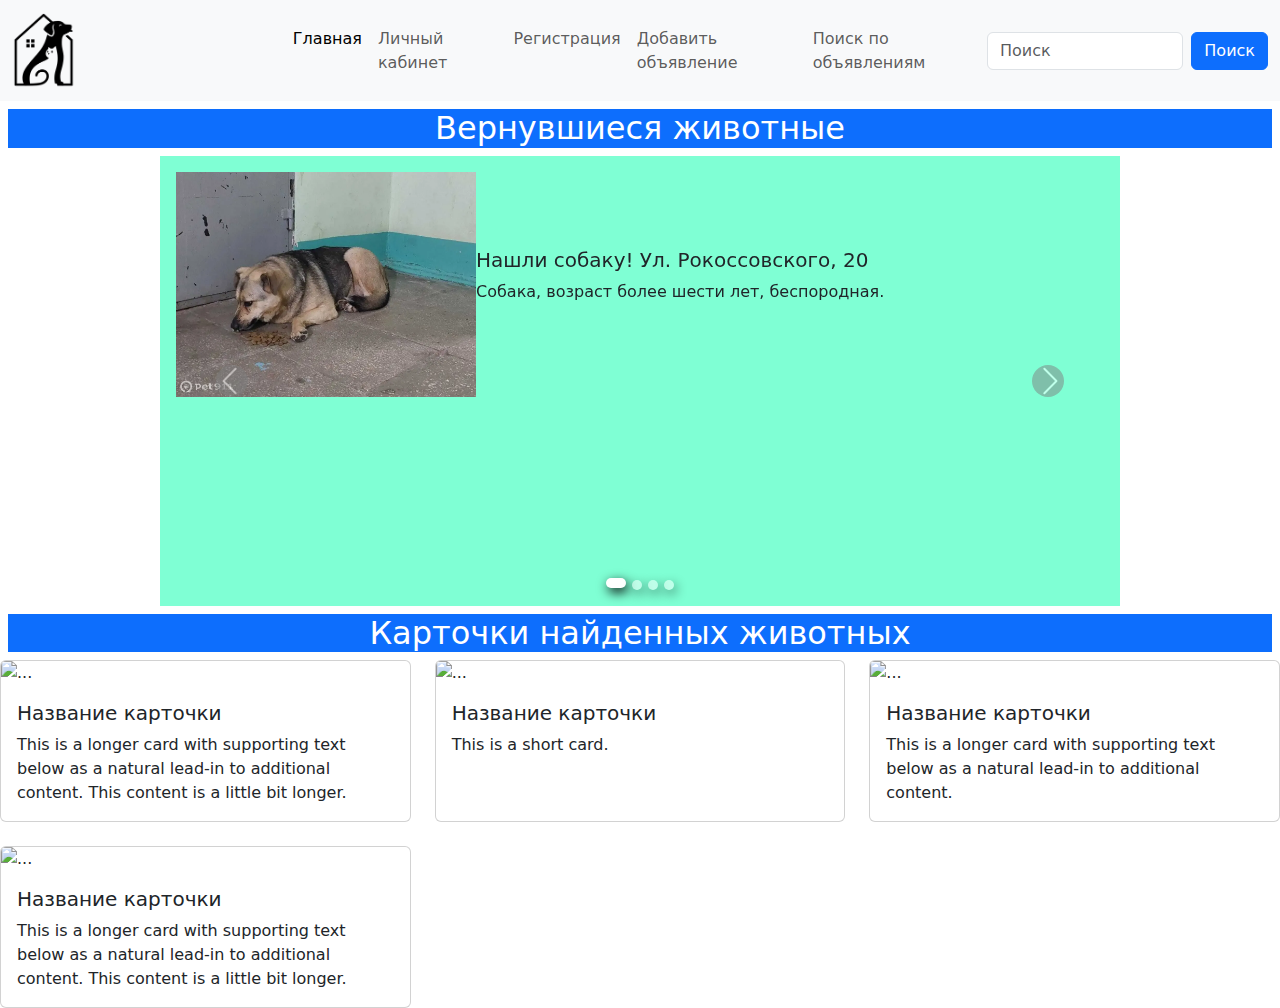
==== index.html @ fa6a031b "29-11-2023" ====
<!DOCTYPE html>
<!--
Политехнический колледж городского хозяйства
МДК.08.01 Проектирование и разработка интерфейсов пользователей
Практическая работа №
Студент гр. ИР-21-4
ФИО Чуркин А.А.
Преподаватель Л.В. Ильюшенков
-->
<html lang="ru">
    <head>
        <title>Практическая работа </title>
        <meta charset="UTF-8">
        <meta name="viewport" content="width=device-width, initial-scale=1.0">
<!--		<link rel="stylesheet" href="https://maxcdn.bootstrapcdn.com/bootstrap/4.0.0/css/bootstrap.min.css" integrity="sha384-Gn5384xqQ1aoWXA+058RXPxPg6fy4IWvTNh0E263XmFcJlSAwiGgFAW/dAiS6JXm" crossorigin="anonymous">
--><link rel="stylesheet" type="text/css" href="mysite.css">
<!---<script src="/js/script1.js"></script>-->
<link href="css/bootstrap.min.css" rel="stylesheet">
    </head>
    <body>
		<header>
			<nav class="navbar navbar-expand-lg navbar-light bg-light">
				<div class="container-fluid">
				<a class="navbar-brand" href="index.html"><img src="img/logo.png" class="w-25 rounded-3" alt="logo"></a>
				<button class="navbar-toggler" type="button" data-bs-toggle="collapse" data-bs-target="#navbarSupportedContent" aria-controls="navbarSupportedContent" aria-expanded="false" aria-label="Toggle navigation">
					<span class="navbar-toggler-icon"></span>
				</button>
				<div class="collapse navbar-collapse" id="navbarSupportedContent">
					<ul class="navbar-nav me-auto mb-2 mb-lg-0">
					<li class="nav-item">
						<a class="nav-link active" aria-current="page" href="index.html">Главная</a>
					</li>
					<li class="nav-item">
						<a class="nav-link" href="#">Личный кабинет</a>
					</li>
					<li class="nav-item">
						<a class="nav-link" href="#">Регистрация</a>
					</li>
					<li class="nav-item">
						<a class="nav-link" href="#">Добавить объявление</a>
					</li>
					<li class="nav-item">
						<a class="nav-link" href="#">Поиск по объявлениям</a>
					</li>
					</ul>
					<form class="d-flex">
					<input class="form-control me-2" type="search" placeholder="Поиск" aria-label="Search">
					<button class="btn btn-primary" type="submit">Поиск</button>
					</form>
				</div>
				</div>
			</nav>
		</header>
		<main>
			<h2 class="text-center text-white bg-primary m-2">Вернувшиеся животные</h2>
			<div id="carouselExampleCaptions" class="carousel slide m-auto bg-opacity-25 w-75 p-3 obrez" data-bs-ride="true" style="min-height: 450px; background-color: aquamarine;">
				<div class="carousel-indicators">
				  <button type="button" data-bs-target="#carouselExampleCaptions" data-bs-slide-to="0" class="active" aria-current="true" aria-label="Slide 1"></button>
				  <button type="button" data-bs-target="#carouselExampleCaptions" data-bs-slide-to="1" aria-label="Slide 2"></button>
				  <button type="button" data-bs-target="#carouselExampleCaptions" data-bs-slide-to="2" aria-label="Slide 3"></button>
				  <button type="button" data-bs-target="#carouselExampleCaptions" data-bs-slide-to="3" aria-label="Slide 4"></button>
				</div>
				<div class="carousel-inner">
				  <div class="carousel-item active">
					<img src="img/animals/dog1.png" class="d-block slider-returned-pets-img" alt="dog1" style="max-width: 300px; max-height: 250px;">
					<div>
						<h5>Нашли собаку! Ул. Рокоссовского, 20</h5>
					  	<p class="carousel-description">Cобака, возраст более шести лет, беспородная.</p>
					</div>
				  </div>
				  <div class="carousel-item">
					<img src="img/animals/cat1.png" class="d-block slider-returned-pets-img" alt="cat1" style="max-width: 300px; max-height: 250px;">
					  <h5>Кошка найдена: ул. Советской Армии</h5>
					  <p class="carousel-description">Кот белого цвета с серыми пятнами. Очень ласковый, пухлый, тянется к людям. Прибился к офисному зданию в поисках тепла.</p>
				  </div>
				  <div class="carousel-item">
					<img src="img/animals/cat2.png" class="d-block" alt="cat2" style="max-width: 300px; max-height: 250px;">
					  <h5>Нашли кошку: Камская ул., 37</h5>
					  <p class="carousel-description">Рыжий окрас,возраст 3 года</p>
				  </div>
				  <div class="carousel-item">
					<img src="img/animals/dog2.png" class="d-block" alt="dog2" style="max-width: 300px; max-height: 250px;">
					  <h5>Найден пёс: Новое Кюмлено, СПб</h5>
					  <p class="carousel-description">Здравствуйте Всеволожский район Посёлок новое Кюмлено Город :Санкт-Петербург Найден пёс Прибился к дому , в сильную метель Скорее всего Швейцарская овчарка Хозяева , откликнитесь Ошейника нет Виктория https://vk.com/starnoita</p>
				  </div>
				</div>
				<button class="carousel-control-prev" type="button" data-bs-target="#carouselExampleCaptions"  data-bs-slide="prev">
				  <span class="carousel-control-prev-icon" aria-hidden="true"></span>
				  <span class="visually-hidden">Предыдущий</span>
				</button>
				<button class="carousel-control-next" type="button" data-bs-target="#carouselExampleCaptions"  data-bs-slide="next">
				  <span class="carousel-control-next-icon" aria-hidden="true"></span>
				  <span class="visually-hidden">Следующий</span>
				</button>
			</div>
			<h2 class="text-center text-white bg-primary m-2">Карточки найденных животных</h2>
			<div class="row row-cols-1 row-cols-md-3 g-4">
				<div class="col">
				  <div class="card h-100">
					<img src="..." class="card-img-top" alt="...">
					<div class="card-body">
					  <h5 class="card-title">Название карточки</h5>
					  <p class="card-text">This is a longer card with supporting text below as a natural lead-in to additional content. This content is a little bit longer.</p>
					</div>
				  </div>
				</div>
				<div class="col">
				  <div class="card h-100">
					<img src="..." class="card-img-top" alt="...">
					<div class="card-body">
					  <h5 class="card-title">Название карточки</h5>
					  <p class="card-text">This is a short card.</p>
					</div>
				  </div>
				</div>
				<div class="col">
				  <div class="card h-100">
					<img src="..." class="card-img-top" alt="...">
					<div class="card-body">
					  <h5 class="card-title">Название карточки</h5>
					  <p class="card-text">This is a longer card with supporting text below as a natural lead-in to additional content.</p>
					</div>
				  </div>
				</div>
				<div class="col">
				  <div class="card h-100">
					<img src="..." class="card-img-top" alt="...">
					<div class="card-body">
					  <h5 class="card-title">Название карточки</h5>
					  <p class="card-text">This is a longer card with supporting text below as a natural lead-in to additional content. This content is a little bit longer.</p>
					</div>
				  </div>
				</div>
			  </div>
		</main>
		

<!--		<script src="https://code.jquery.com/jquery-3.2.1.slim.min.js" integrity="sha384-KJ3o2DKtIkvYIK3UENzmM7KCkRr/rE9/Qpg6aAZGJwFDMVNA/GpGFF93hXpG5KkN" crossorigin="anonymous"></script>
		<script src="https://cdnjs.cloudflare.com/ajax/libs/popper.js/1.12.9/umd/popper.min.js" integrity="sha384-ApNbgh9B+Y1QKtv3Rn7W3mgPxhU9K/ScQsAP7hUibX39j7fakFPskvXusvfa0b4Q" crossorigin="anonymous"></script>
		<script src="https://maxcdn.bootstrapcdn.com/bootstrap/4.0.0/js/bootstrap.min.js" integrity="sha384-JZR6Spejh4U02d8jOt6vLEHfe/JQGiRRSQQxSfFWpi1MquVdAyjUar5+76PVCmYl" crossorigin="anonymous"></script>
-->    
	<script src="js/bootstrap.bundle.min.js"></script>
	</body>
	
</html>
---- mysite.css ----
.carousel-item-next, .carousel-item-prev, .carousel-item.active{
    display: flex!important;
    flex-direction: row;
    align-items: center;
}
.obrez{
    overflow: hidden;
}
.carousel-indicators [data-bs-target]{
    width: 10px!important;
    height: 10px!important;
    border: 1px!important;
    border-radius: 10px;
    filter: drop-shadow(2px 4px 6px black);
    transition: all .6s ease-in-out!important;
}
.carousel-control-next-icon, .carousel-control-prev-icon{
    width: 2rem!important;
    height: 2rem!important;
    
    background-size: 110% 102%!important;
    background-color: gray!important;
    border-radius: 3rem!important;
}

.carousel-control-next-icon{
    background-position: -20%!important;

}
.carousel-control-prev-icon{
    background-position: 120%!important;
}

.carousel-indicators .active{
    transform: translateY(-2px);
    width: 20px!important;
}

.carousel-description{
    overflow: hidden;
    text-overflow: ellipsis;
    -webkit-line-clamp: 4;
    -webkit-box-orient: vertical;
    display: -webkit-box;
}
.carousel-description:last-child{
    max-height: 100px;
    overflow: hidden;
}

.slider-returned-pets-img{
    height: auto;
}
@container slider-returned-pets (max-width:30px){
    .carousel-description{
        background-color: rebeccapurple!important;
    }
}
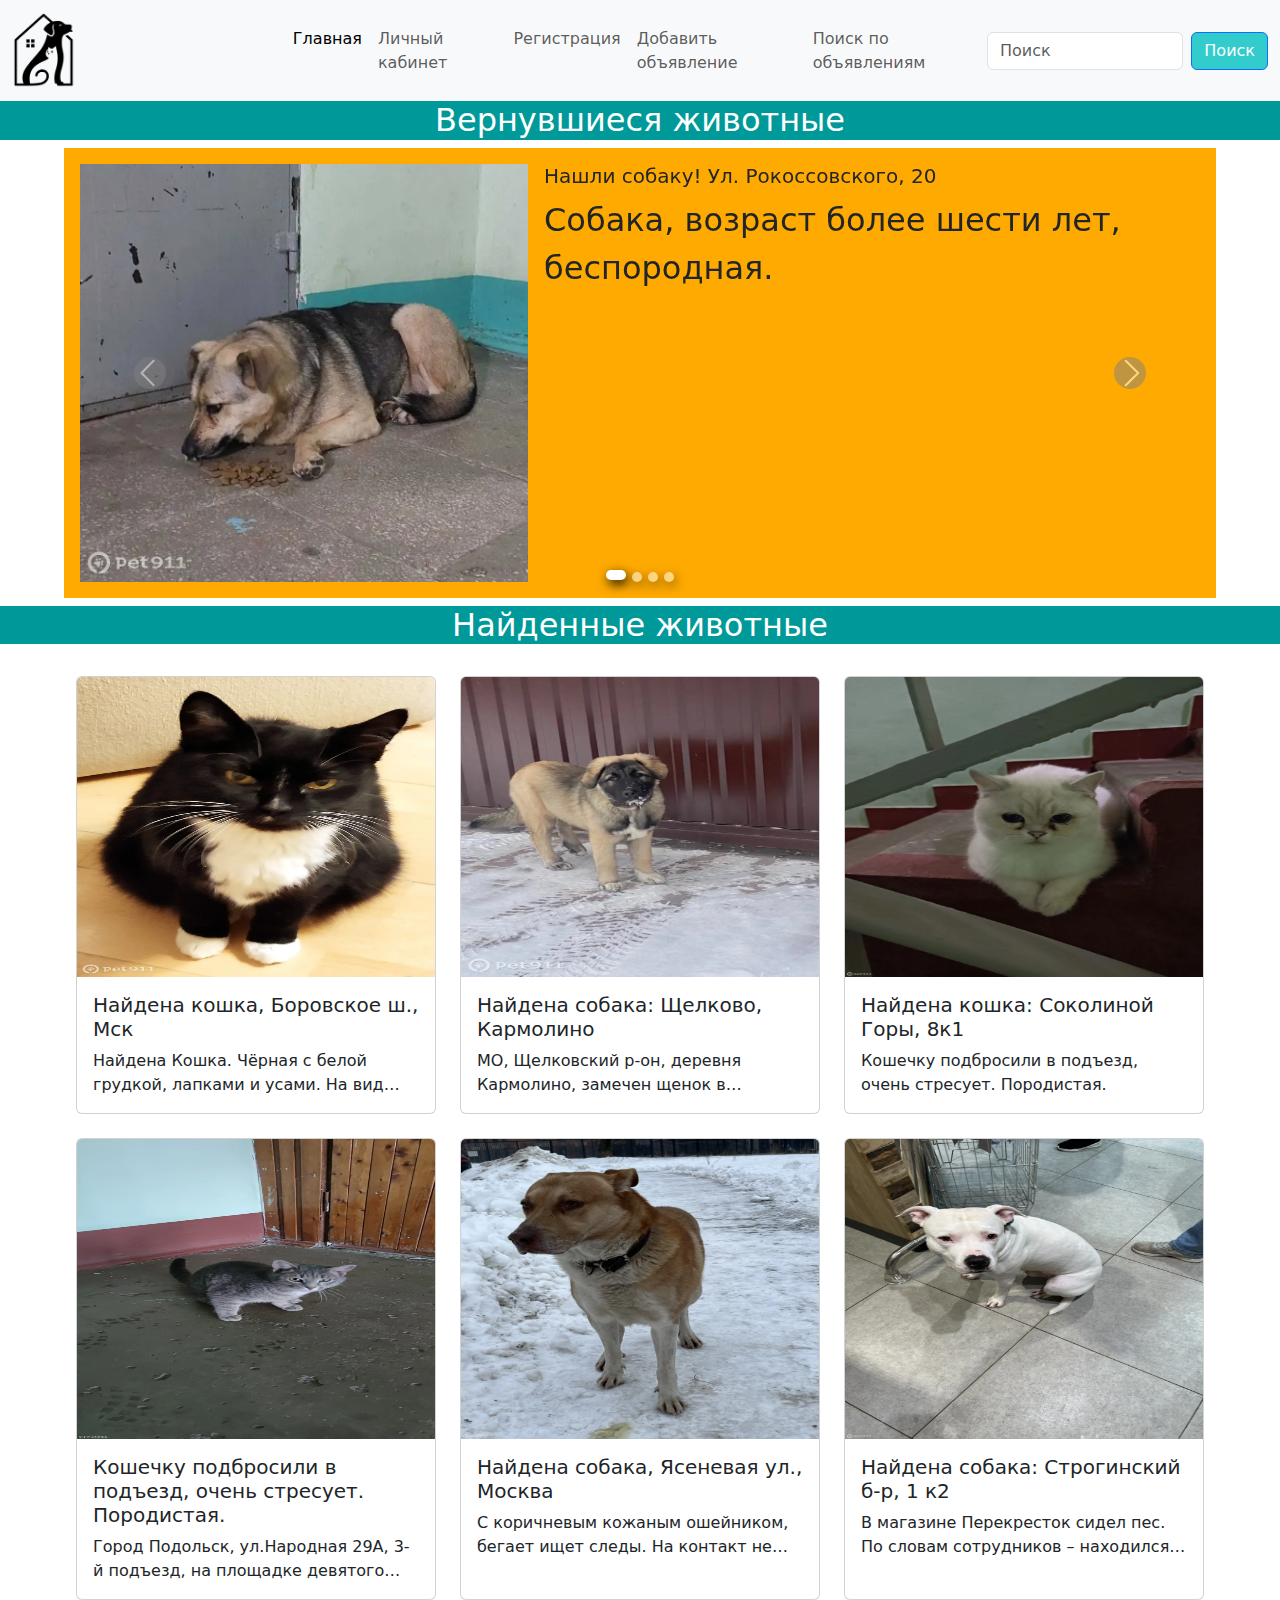
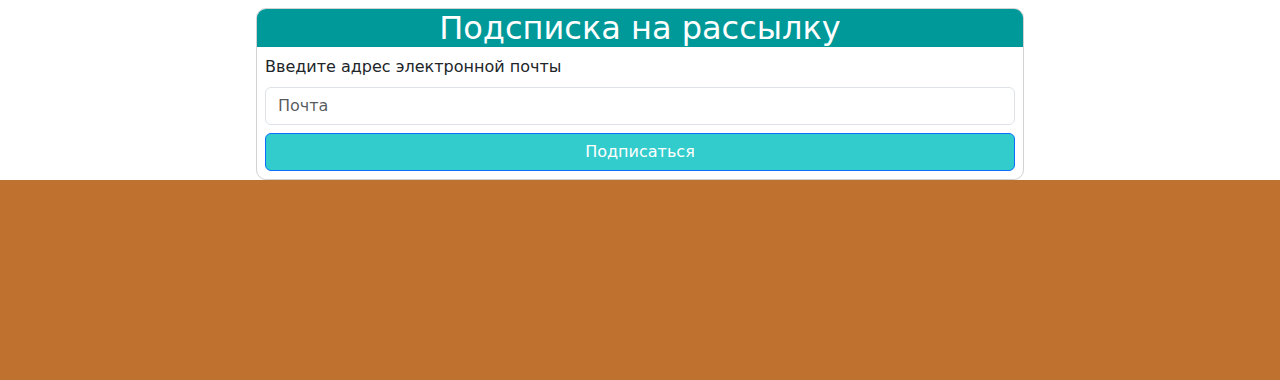
==== commit 581e8b68: "30-11-2023 12:04" ====
--- a/index.html
+++ b/index.html
@@ -45,15 +45,15 @@
 					</ul>
 					<form class="d-flex">
 					<input class="form-control me-2" type="search" placeholder="Поиск" aria-label="Search">
-					<button class="btn btn-primary" type="submit">Поиск</button>
+					<button class="btn btn-primary primary-color2" type="submit">Поиск</button>
 					</form>
 				</div>
 				</div>
 			</nav>
 		</header>
 		<main>
-			<h2 class="text-center text-white bg-primary m-2">Вернувшиеся животные</h2>
-			<div id="carouselExampleCaptions" class="carousel slide m-auto bg-opacity-25 w-75 p-3 obrez" data-bs-ride="true" style="min-height: 450px; background-color: aquamarine;">
+			<h2 class="text-center text-white primary-color">Вернувшиеся животные</h2>
+			<div id="carouselExampleCaptions" class="carousel slide m-auto bg-opacity-25 p-3 obrez secondary-color" >
 				<div class="carousel-indicators">
 				  <button type="button" data-bs-target="#carouselExampleCaptions" data-bs-slide-to="0" class="active" aria-current="true" aria-label="Slide 1"></button>
 				  <button type="button" data-bs-target="#carouselExampleCaptions" data-bs-slide-to="1" aria-label="Slide 2"></button>
@@ -62,26 +62,40 @@
 				</div>
 				<div class="carousel-inner">
 				  <div class="carousel-item active">
-					<img src="img/animals/dog1.png" class="d-block slider-returned-pets-img" alt="dog1" style="max-width: 300px; max-height: 250px;">
-					<div>
+					<div class="slider-returned-pets-img">
+						<img src="img/animals/dog1.png" class="d-block" alt="dog1">
+					</div>
+					<div class="carousel-description-over">
 						<h5>Нашли собаку! Ул. Рокоссовского, 20</h5>
 					  	<p class="carousel-description">Cобака, возраст более шести лет, беспородная.</p>
 					</div>
 				  </div>
 				  <div class="carousel-item">
-					<img src="img/animals/cat1.png" class="d-block slider-returned-pets-img" alt="cat1" style="max-width: 300px; max-height: 250px;">
+					<div class="slider-returned-pets-img">
+						<img src="img/animals/cat1.png" class="d-block" alt="cat1" >
+					</div>
+					<div class="carousel-description-over">
 					  <h5>Кошка найдена: ул. Советской Армии</h5>
 					  <p class="carousel-description">Кот белого цвета с серыми пятнами. Очень ласковый, пухлый, тянется к людям. Прибился к офисному зданию в поисках тепла.</p>
+					</div>
 				  </div>
 				  <div class="carousel-item">
-					<img src="img/animals/cat2.png" class="d-block" alt="cat2" style="max-width: 300px; max-height: 250px;">
+					<div class="slider-returned-pets-img">
+						<img src="img/animals/cat2.png" class="d-block" alt="cat2" >
+					</div>
+					<div class="carousel-description-over">
 					  <h5>Нашли кошку: Камская ул., 37</h5>
 					  <p class="carousel-description">Рыжий окрас,возраст 3 года</p>
+					</div>
 				  </div>
 				  <div class="carousel-item">
-					<img src="img/animals/dog2.png" class="d-block" alt="dog2" style="max-width: 300px; max-height: 250px;">
+					<div class="slider-returned-pets-img">
+						<img src="img/animals/dog2.png" class="d-block" alt="dog2" >
+					</div>
+					<div class="carousel-description-over">
 					  <h5>Найден пёс: Новое Кюмлено, СПб</h5>
 					  <p class="carousel-description">Здравствуйте Всеволожский район Посёлок новое Кюмлено Город :Санкт-Петербург Найден пёс Прибился к дому , в сильную метель Скорее всего Швейцарская овчарка Хозяева , откликнитесь Ошейника нет Виктория https://vk.com/starnoita</p>
+					</div>
 				  </div>
 				</div>
 				<button class="carousel-control-prev" type="button" data-bs-target="#carouselExampleCaptions"  data-bs-slide="prev">
@@ -93,47 +107,76 @@
 				  <span class="visually-hidden">Следующий</span>
 				</button>
 			</div>
-			<h2 class="text-center text-white bg-primary m-2">Карточки найденных животных</h2>
+			<h2 class="text-center text-white primary-color">Найденные животные</h2>
 			<div class="row row-cols-1 row-cols-md-3 g-4">
 				<div class="col">
 				  <div class="card h-100">
-					<img src="..." class="card-img-top" alt="...">
+					<img src="img/animals/maxwel.png" class="card-img-top" alt="cat">
 					<div class="card-body">
-					  <h5 class="card-title">Название карточки</h5>
-					  <p class="card-text">This is a longer card with supporting text below as a natural lead-in to additional content. This content is a little bit longer.</p>
+					  <h5 class="card-title">Найдена кошка, Боровское ш., Мск</h5>
+					  <p class="card-text">Найдена Кошка. Чëрная с белой грудкой, лапками и усами. На вид около 10 лет. Имеет небольшой избыточный вес. К лотку приучена.</p>
 					</div>
 				  </div>
 				</div>
 				<div class="col">
 				  <div class="card h-100">
-					<img src="..." class="card-img-top" alt="...">
+					<img src="img/animals/puppy.png" class="card-img-top" alt="dog">
 					<div class="card-body">
-					  <h5 class="card-title">Название карточки</h5>
-					  <p class="card-text">This is a short card.</p>
+					  <h5 class="card-title">Найдена собака: Щелково, Кармолино</h5>
+					  <p class="card-text">МО, Щелковский р-он, деревня Кармолино, замечен щенок в ошейнике, месяца 4 на вид. Для связи : +79778047843, Юлия</p>
 					</div>
 				  </div>
 				</div>
 				<div class="col">
 				  <div class="card h-100">
-					<img src="..." class="card-img-top" alt="...">
+					<img src="img/animals/citty.png" class="card-img-top" alt="cat">
 					<div class="card-body">
-					  <h5 class="card-title">Название карточки</h5>
-					  <p class="card-text">This is a longer card with supporting text below as a natural lead-in to additional content.</p>
+					  <h5 class="card-title">Найдена кошка: Соколиной Горы, 8к1</h5>
+					  <p class="card-text">Кошечку подбросили в подъезд, очень стресует. Породистая.</p>
 					</div>
 				  </div>
 				</div>
 				<div class="col">
 				  <div class="card h-100">
-					<img src="..." class="card-img-top" alt="...">
+					<img src="img/animals/gratcat.png" class="card-img-top" alt="cat">
 					<div class="card-body">
-					  <h5 class="card-title">Название карточки</h5>
-					  <p class="card-text">This is a longer card with supporting text below as a natural lead-in to additional content. This content is a little bit longer.</p>
+					  <h5 class="card-title">Кошечку подбросили в подъезд, очень стресует. Породистая.</h5>
+					  <p class="card-text">Город Подольск, ул.Народная 29А, 3-й подъезд, на площадке девятого этажа. 29.11.2023.</p>
 					</div>
 				  </div>
 				</div>
+				<div class="col">
+					<div class="card h-100">
+					  <img src="img/animals/bigdog.png" class="card-img-top" alt="dog">
+					  <div class="card-body">
+						<h5 class="card-title">Найдена собака, Ясеневая ул., Москва</h5>
+						<p class="card-text">С коричневым кожаным ошейником, бегает ищет следы. На контакт не пошел</p>
+					  </div>
+					</div>
+				  </div>
+				  <div class="col">
+					<div class="card h-100">
+					  <img src="img/animals/doggy.png" class="card-img-top" alt="dog">
+					  <div class="card-body">
+						<h5 class="card-title">Найдена собака: Строгинский б-р, 1 к2</h5>
+						<p class="card-text">В магазине Перекресток сидел пес. По словам сотрудников – находился в магазине очень долго. Спокойный, с ошейником.</p>
+					  </div>
+					</div>
+				  </div>
 			  </div>
+			<div class="sub">
+				<h2 class="text-center text-white primary-color">Подсписка на рассылку</h2>
+				<form class="sub-form">
+					<p>Введите адрес электронной почты</p>
+					<input class="form-control me-2" type="search" placeholder="Почта" aria-label="Search">
+					<button class="btn btn-primary primary-color2" type="submit">Подписаться</button>
+				</form>
+			</div>
+
 		</main>
-		
+		<footer>
+			
+		</footer>
 
 <!--		<script src="https://code.jquery.com/jquery-3.2.1.slim.min.js" integrity="sha384-KJ3o2DKtIkvYIK3UENzmM7KCkRr/rE9/Qpg6aAZGJwFDMVNA/GpGFF93hXpG5KkN" crossorigin="anonymous"></script>
 		<script src="https://cdnjs.cloudflare.com/ajax/libs/popper.js/1.12.9/umd/popper.min.js" integrity="sha384-ApNbgh9B+Y1QKtv3Rn7W3mgPxhU9K/ScQsAP7hUibX39j7fakFPskvXusvfa0b4Q" crossorigin="anonymous"></script>
--- a/mysite.css
+++ b/mysite.css
@@ -1,7 +1,10 @@
 .carousel-item-next, .carousel-item-prev, .carousel-item.active{
     display: flex!important;
     flex-direction: row;
-    align-items: center;
+    align-items: flex-start;
+    height: 100%;
+    justify-content: flex-start;
+    gap:1rem;
 }
 .obrez{
     overflow: hidden;
@@ -44,15 +47,91 @@
     display: -webkit-box;
 }
 .carousel-description:last-child{
-    max-height: 100px;
+    /*max-height: 100px;*/
     overflow: hidden;
 }
 
 .slider-returned-pets-img{
-    height: auto;
+    max-height: 100%;
+    min-width: 40%;
+    overflow: hidden;
+    display: flex;
+    flex-direction: row;
 }
-@container slider-returned-pets (max-width:30px){
-    .carousel-description{
+.slider-returned-pets-img img{
+    height: 418px;
+}
+.carousel-inner{
+    height: 100%;
+    
+}
+@container sll (height>420px){
+    .carousel-inner{
         background-color: rebeccapurple!important;
     }
 }
+
+#carouselExampleCaptions{
+    height: 450px;
+    width: 90%;
+    container: sll /inline-size;
+    margin-bottom: 0.5rem!important;
+}
+.carousel-description-over{
+    width: auto;
+    font-size: 2rem;
+}
+.primary-color{
+    background-color: #009999!important;
+}
+.primary-color2{
+    background-color: #33CCCC!important;
+}
+.secondary-color{
+    background-color:#FFAA00;
+}
+.thirdy-color{
+    background-color: #FF0000;
+}
+.row {
+    margin: auto!important;
+    width: 90%!important;
+}
+
+.card-img-top{
+    max-height: 300px;
+
+    
+}
+.card-text{
+    overflow: hidden;
+    text-overflow: ellipsis;
+    -webkit-line-clamp: 2;
+    -webkit-box-orient: vertical;
+    display: -webkit-box;
+}
+
+.sub{
+    margin-top: 0.5em!important;
+    width: 60%;
+    margin: auto;
+    border-radius: 10px;
+    overflow: hidden;
+    border: 1px solid rgba(0, 0, 0, 0.175);
+}
+.sub p{
+    margin: 0!important;
+}
+.sub-form{
+    margin: 0.5rem;
+    display: flex;
+    flex-direction: column;
+    gap: 0.5rem
+}
+.sub-form button{
+    width: auto!important;
+}
+footer{
+    height: 200px;
+    background-color: #BF7130;
+}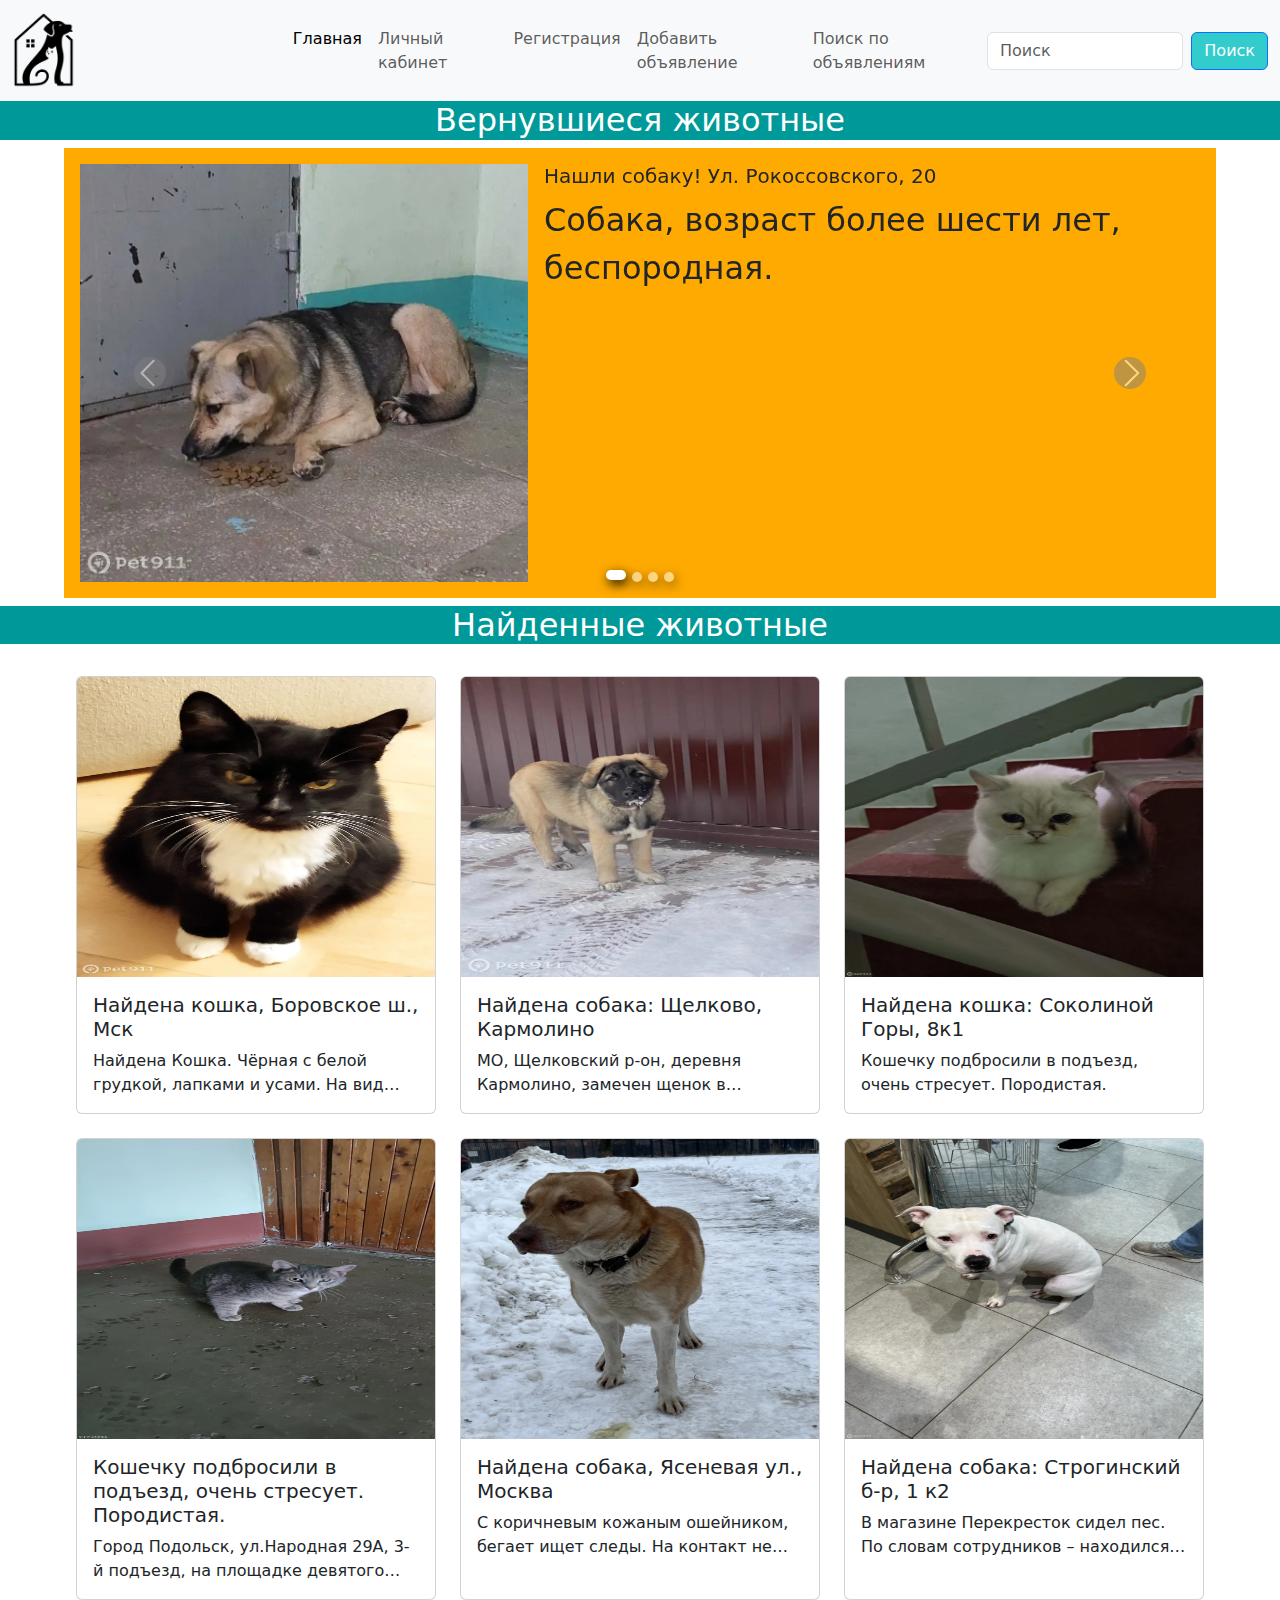
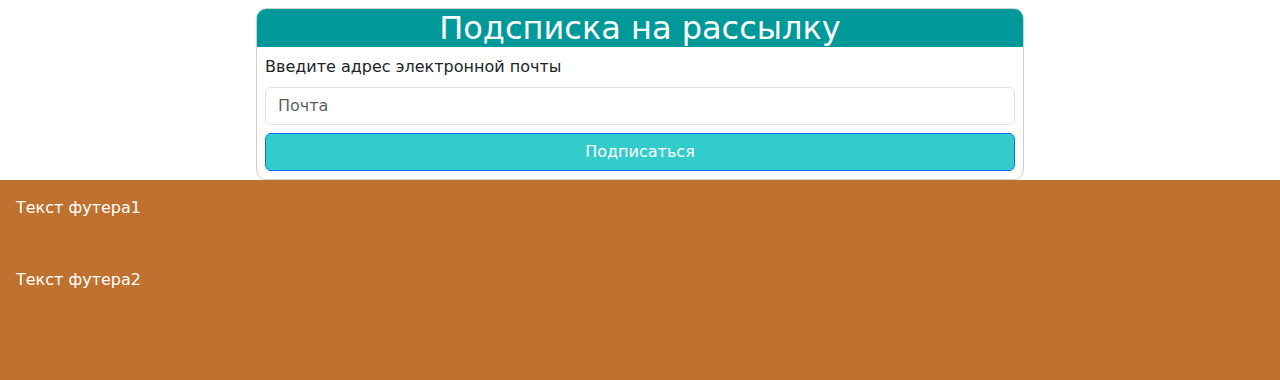
==== commit 01f7d510: "30-11-2023 14:14" ====
--- a/index.html
+++ b/index.html
@@ -9,7 +9,7 @@
 -->
 <html lang="ru">
     <head>
-        <title>Практическая работа </title>
+        <title>Главная</title>
         <meta charset="UTF-8">
         <meta name="viewport" content="width=device-width, initial-scale=1.0">
 <!--		<link rel="stylesheet" href="https://maxcdn.bootstrapcdn.com/bootstrap/4.0.0/css/bootstrap.min.css" integrity="sha384-Gn5384xqQ1aoWXA+058RXPxPg6fy4IWvTNh0E263XmFcJlSAwiGgFAW/dAiS6JXm" crossorigin="anonymous">
@@ -175,7 +175,8 @@
 
 		</main>
 		<footer>
-			
+			<p class="text-white p-3">Текст футера1</p>
+			<p class="text-white p-3">Текст футера2</p>
 		</footer>
 
 <!--		<script src="https://code.jquery.com/jquery-3.2.1.slim.min.js" integrity="sha384-KJ3o2DKtIkvYIK3UENzmM7KCkRr/rE9/Qpg6aAZGJwFDMVNA/GpGFF93hXpG5KkN" crossorigin="anonymous"></script>
--- a/mysite.css
+++ b/mysite.css
@@ -132,6 +132,21 @@
     width: auto!important;
 }
 footer{
-    height: 200px;
+    min-height: 200px;
     background-color: #BF7130;
-}+}
+
+.form-reg{
+    display: flex;
+    flex-direction: column;
+    
+    gap: 0.5rem;
+}
+.form-reg button{
+    width: 200px;
+}
+.reg-window{
+    width: 70%;
+    margin: auto;
+    margin-bottom: 1rem!important;
+}
